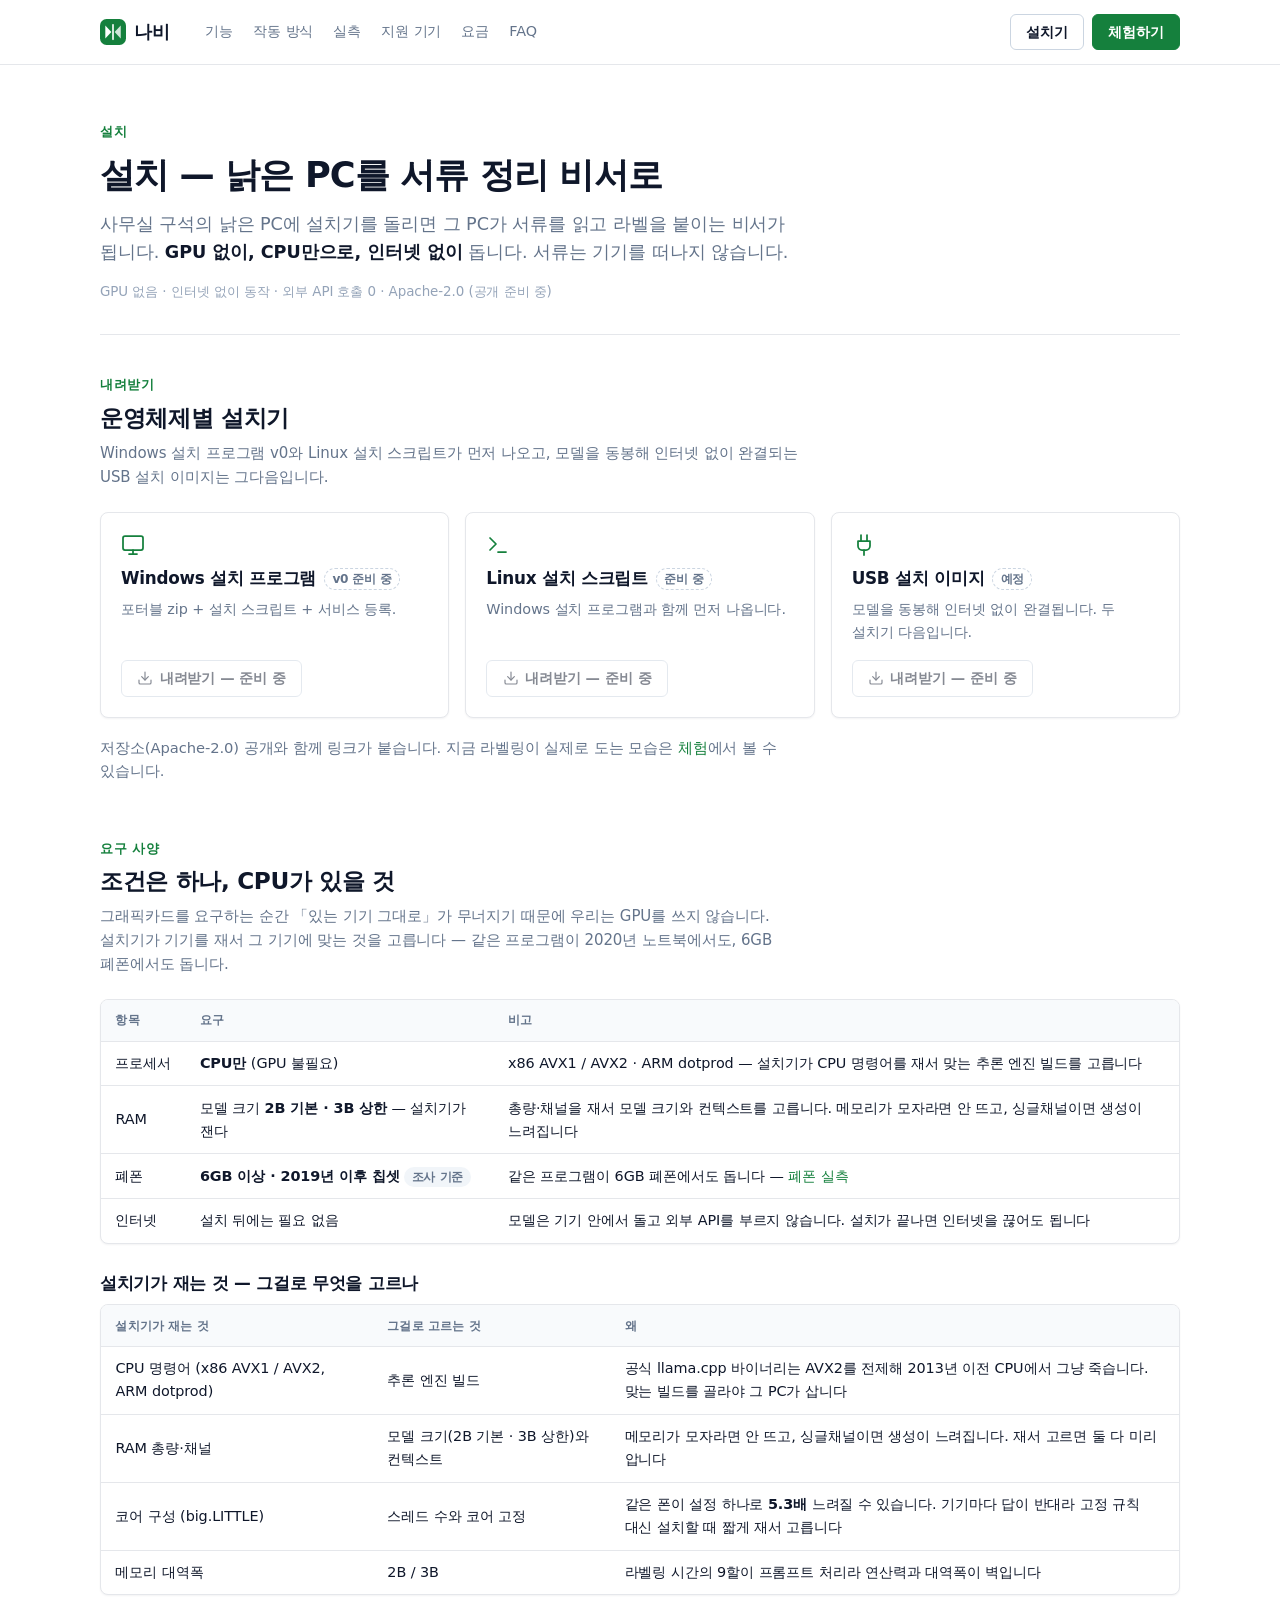
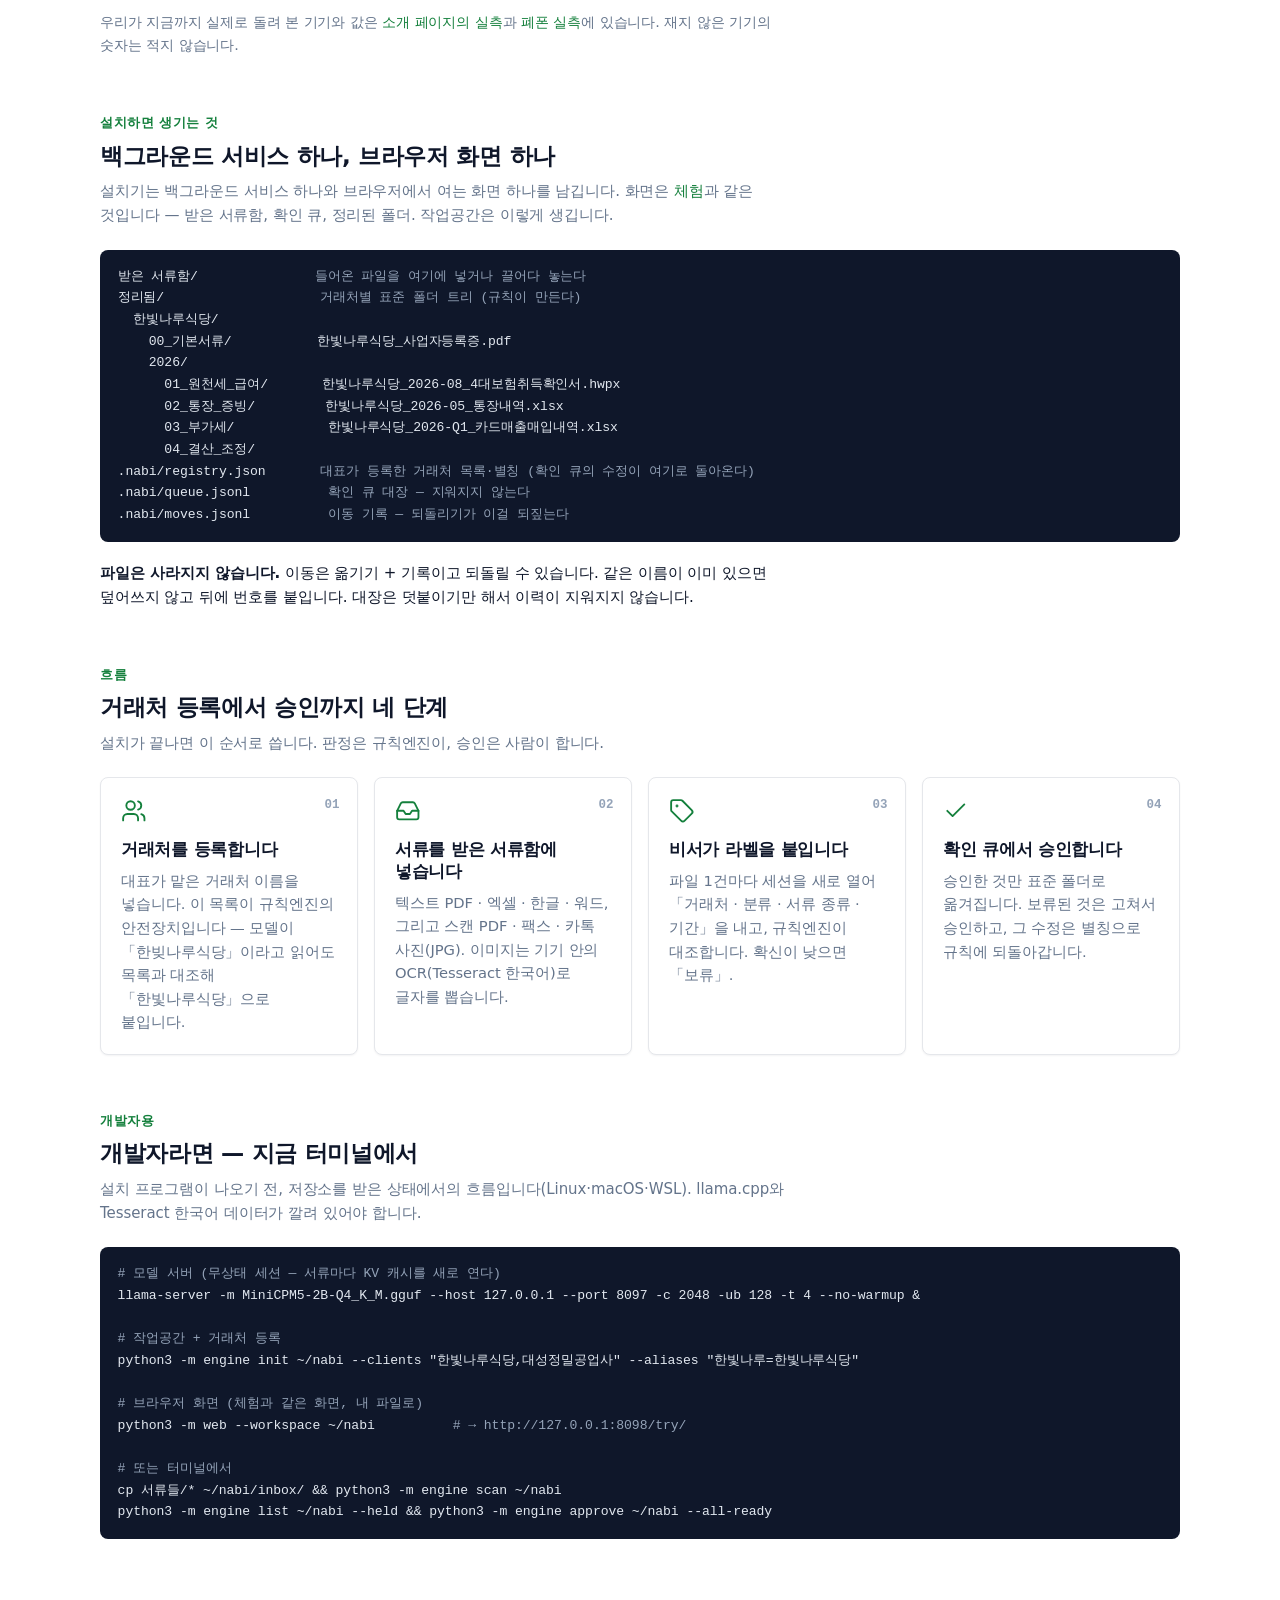
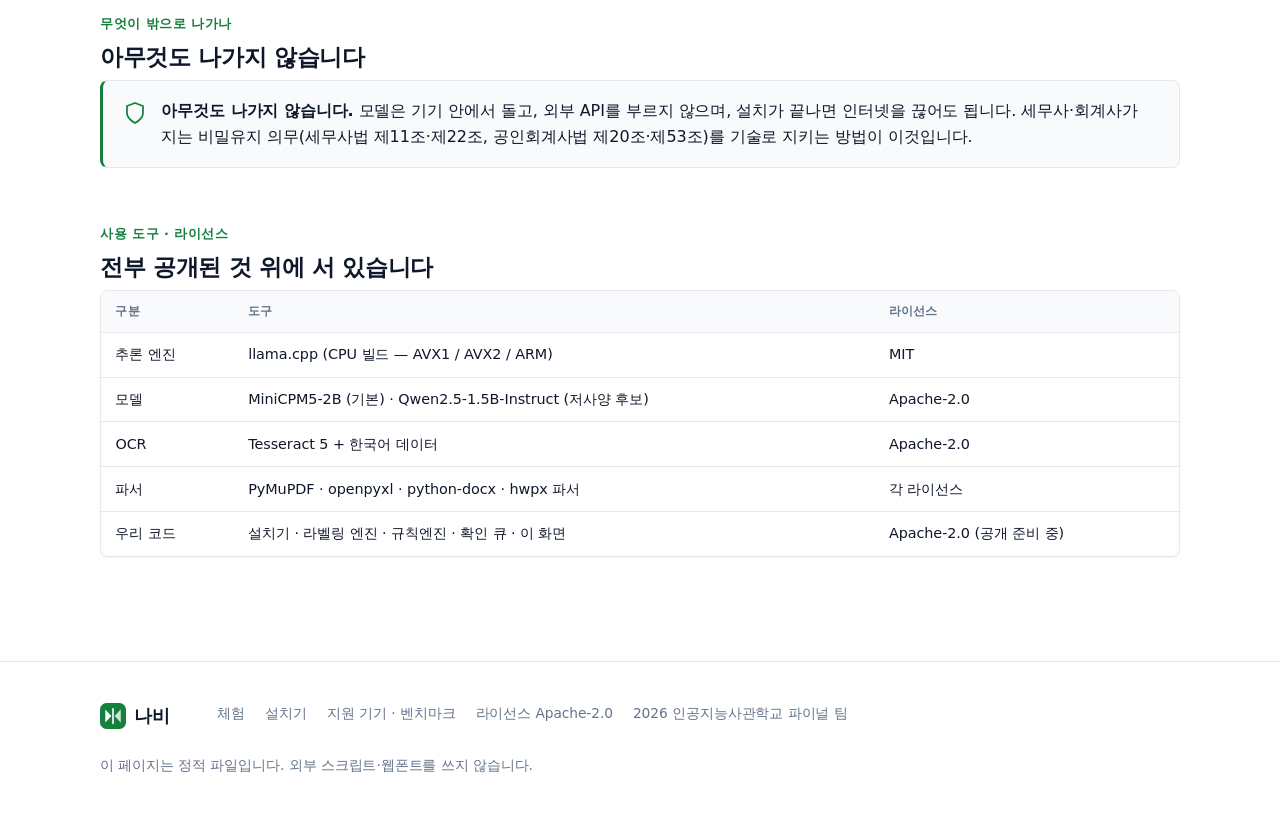
==== download/index.html @ ca049095 "Initial public release — 나비 core (Apache-2.0) Co-Authored-By: Claude Fable 5.1 <noreply@anthropic.co" ====
<!doctype html>
<html lang="ko">
<head>
<meta charset="utf-8">
<meta name="viewport" content="width=device-width, initial-scale=1">
<title>나비 — 설치</title>
<meta name="description" content="버려지는 PC에 소형 언어모델과 서류 라벨링 비서를 세우는 나비 설치기. CPU만 있으면 되고, 기기를 재서 추론 엔진 빌드·모델·스레드 수를 자동으로 고릅니다. 외부 API 호출 0.">
<link rel="stylesheet" href="../assets/app.css">
<style>
  /* 이 페이지만의 소소한 것 — 공용 규격은 ../assets/app.css */
  .page-head .lede b{color:var(--ink)}
  .page-head .fine{margin:.9rem 0 0;font-size:.84rem;color:var(--faint)}
  .section .eyebrow{color:var(--green);font-weight:700;font-size:.8rem;letter-spacing:.04em;margin:0 0 .45rem}
  .section .card h3{margin:0 0 .5rem}
  .section .sub a{font-weight:500}

  /* 내려받기 카드 */
  .dl{display:flex;flex-direction:column}
  .dl > .ico{color:var(--green);width:1.5rem;height:1.5rem;margin-bottom:.7rem}
  .dl h3{display:flex;align-items:center;gap:.5rem;flex-wrap:wrap}
  .dl p{margin:0 0 1rem;color:var(--muted);font-size:.9rem;flex:1}
  .dl .btn{align-self:flex-start}
  .dl-note{margin:1.1rem 0 0;color:var(--muted);font-size:.92rem;max-width:44rem}

  /* 요구 사양 */
  .tbl-gap{margin:0 0 1rem}
  .req-note{font-size:.9rem;color:var(--muted);margin:1rem 0 0;max-width:44rem}

  /* 폴더 구조·명령 블록 */
  pre .c{color:#94a3b8}
  .keep{max-width:44rem;margin:0}
  .keep b{color:var(--ink)}

  /* 흐름 4단계 */
  .step{position:relative;padding-top:1.25rem}
  .step .num{position:absolute;top:1.1rem;right:1.1rem;font-size:.78rem;font-weight:700;color:var(--faint);font-family:var(--mono)}
  .step .ico{color:var(--green);width:1.6rem;height:1.6rem;margin-bottom:.8rem}
  .step h3{font-size:1.05rem}
  .step p{margin:0;color:var(--muted);font-size:.92rem}

  /* 밖으로 나가는 것 */
  .privacy{display:flex;gap:.9rem;align-items:flex-start;padding:1.1rem 1.25rem;font-size:1rem;margin:0}
  .privacy .ico{color:var(--green);width:1.5rem;height:1.5rem;margin-top:.15rem}
  .privacy p{margin:0}
</style>
</head>
<body>

<svg hidden xmlns="http://www.w3.org/2000/svg">
  <symbol id="i-logo" viewBox="0 0 32 32"><rect width="32" height="32" rx="8" fill="#15803d"/><path d="M6.5 8 14 16l-7.5 8z" fill="#fff"/><path d="M25.5 8 18 16l7.5 8z" fill="#fff" opacity=".8"/><path d="M16 7v18" stroke="#fff" stroke-width="2" stroke-linecap="round"/></symbol>
  <symbol id="i-shield" viewBox="0 0 24 24"><path d="M12 22s8-4 8-10V5l-8-3-8 3v7c0 6 8 10 8 10z"/></symbol>
  <symbol id="i-monitor" viewBox="0 0 24 24"><rect x="2" y="3" width="20" height="14" rx="2"/><line x1="8" y1="21" x2="16" y2="21"/><line x1="12" y1="17" x2="12" y2="21"/></symbol>
  <symbol id="i-smartphone" viewBox="0 0 24 24"><rect x="5" y="2" width="14" height="20" rx="2"/><path d="M12 18h.01"/></symbol>
  <symbol id="i-cpu" viewBox="0 0 24 24"><rect x="4" y="4" width="16" height="16" rx="2"/><rect x="9" y="9" width="6" height="6"/><path d="M15 2v2M15 20v2M2 15h2M2 9h2M20 15h2M20 9h2M9 2v2M9 20v2"/></symbol>
  <symbol id="i-download" viewBox="0 0 24 24"><path d="M21 15v4a2 2 0 0 1-2 2H5a2 2 0 0 1-2-2v-4"/><polyline points="7 10 12 15 17 10"/><line x1="12" y1="15" x2="12" y2="3"/></symbol>
  <symbol id="i-inbox" viewBox="0 0 24 24"><polyline points="22 12 16 12 14 15 10 15 8 12 2 12"/><path d="M5.45 5.11 2 12v6a2 2 0 0 0 2 2h16a2 2 0 0 0 2-2v-6l-3.45-6.89A2 2 0 0 0 16.76 4H7.24a2 2 0 0 0-1.79 1.11z"/></symbol>
  <symbol id="i-tag" viewBox="0 0 24 24"><path d="M12.586 2.586A2 2 0 0 0 11.172 2H4a2 2 0 0 0-2 2v7.172a2 2 0 0 0 .586 1.414l8.704 8.704a2.426 2.426 0 0 0 3.42 0l6.58-6.58a2.426 2.426 0 0 0 0-3.42z"/><circle cx="7.5" cy="7.5" r=".5" fill="currentColor"/></symbol>
  <symbol id="i-folder" viewBox="0 0 24 24"><path d="M20 20a2 2 0 0 0 2-2V8a2 2 0 0 0-2-2h-7.9a2 2 0 0 1-1.69-.9L9.6 3.9A2 2 0 0 0 7.93 3H4a2 2 0 0 0-2 2v13a2 2 0 0 0 2 2Z"/></symbol>
  <symbol id="i-users" viewBox="0 0 24 24"><path d="M16 21v-2a4 4 0 0 0-4-4H6a4 4 0 0 0-4 4v2"/><circle cx="9" cy="7" r="4"/><path d="M22 21v-2a4 4 0 0 0-3-3.87"/><path d="M16 3.13a4 4 0 0 1 0 7.75"/></symbol>
  <symbol id="i-plug" viewBox="0 0 24 24"><path d="M12 22v-5"/><path d="M9 8V2"/><path d="M15 8V2"/><path d="M18 8v5a4 4 0 0 1-4 4h-4a4 4 0 0 1-4-4V8Z"/></symbol>
  <symbol id="i-zap" viewBox="0 0 24 24"><polygon points="13 2 3 14 12 14 11 22 21 10 12 10 13 2"/></symbol>
  <symbol id="i-check" viewBox="0 0 24 24"><polyline points="20 6 9 17 4 12"/></symbol>
  <symbol id="i-terminal" viewBox="0 0 24 24"><polyline points="4 17 10 11 4 5"/><line x1="12" y1="19" x2="20" y2="19"/></symbol>
</svg>

<header class="site-nav">
  <div class="in">
    <a class="brand" href="../"><svg class="mark" aria-hidden="true"><use href="#i-logo"/></svg>나비</a>
    <nav aria-label="소개 페이지">
      <a href="../#features">기능</a><a href="../#how">작동 방식</a><a href="../#measured">실측</a><a href="../#devices">지원 기기</a><a href="../#pricing">요금</a><a href="../#faq">FAQ</a>
    </nav>
    <div class="cta">
      <a class="btn btn-secondary" href="./" aria-current="page">설치기</a>
      <a class="btn btn-primary" href="../try/">체험하기</a>
    </div>
  </div>
</header>

<main class="page">

  <div class="page-head">
    <p class="eyebrow">설치</p>
    <h1>설치 — 낡은 PC를 서류 정리 비서로</h1>
    <p class="lede">사무실 구석의 낡은 PC에 설치기를 돌리면 그 PC가 서류를 읽고 라벨을 붙이는 비서가 됩니다.
    <b>GPU 없이, CPU만으로, 인터넷 없이</b> 돕니다. 서류는 기기를 떠나지 않습니다.</p>
    <p class="fine">GPU 없음 · 인터넷 없이 동작 · 외부 API 호출 0 · Apache-2.0 (공개 준비 중)</p>
  </div>

  <section class="section" id="downloads">
    <p class="eyebrow">내려받기</p>
    <h2>운영체제별 설치기</h2>
    <p class="sub">Windows 설치 프로그램 v0와 Linux 설치 스크립트가 먼저 나오고, 모델을 동봉해 인터넷 없이 완결되는 USB 설치 이미지는 그다음입니다.</p>
    <div class="grid grid-3">
      <div class="card dl">
        <svg class="ico" aria-hidden="true"><use href="#i-monitor"/></svg>
        <h3>Windows 설치 프로그램 <span class="badge badge-soon">v0 준비 중</span></h3>
        <p>포터블 zip + 설치 스크립트 + 서비스 등록.</p>
        <a class="btn btn-secondary" aria-disabled="true"><svg class="ico sm" aria-hidden="true"><use href="#i-download"/></svg>내려받기 — 준비 중</a>
      </div>
      <div class="card dl">
        <svg class="ico" aria-hidden="true"><use href="#i-terminal"/></svg>
        <h3>Linux 설치 스크립트 <span class="badge badge-soon">준비 중</span></h3>
        <p>Windows 설치 프로그램과 함께 먼저 나옵니다.</p>
        <a class="btn btn-secondary" aria-disabled="true"><svg class="ico sm" aria-hidden="true"><use href="#i-download"/></svg>내려받기 — 준비 중</a>
      </div>
      <div class="card dl">
        <svg class="ico" aria-hidden="true"><use href="#i-plug"/></svg>
        <h3>USB 설치 이미지 <span class="badge badge-soon">예정</span></h3>
        <p>모델을 동봉해 인터넷 없이 완결됩니다. 두 설치기 다음입니다.</p>
        <a class="btn btn-secondary" aria-disabled="true"><svg class="ico sm" aria-hidden="true"><use href="#i-download"/></svg>내려받기 — 준비 중</a>
      </div>
    </div>
    <p class="dl-note">저장소(Apache-2.0) 공개와 함께 링크가 붙습니다. 지금 라벨링이 실제로 도는 모습은 <a href="../try/">체험</a>에서 볼 수 있습니다.</p>
  </section>

  <section class="section" id="requirements">
    <p class="eyebrow">요구 사양</p>
    <h2>조건은 하나, CPU가 있을 것</h2>
    <p class="sub">그래픽카드를 요구하는 순간 「있는 기기 그대로」가 무너지기 때문에 우리는 GPU를 쓰지 않습니다.
    설치기가 기기를 재서 그 기기에 맞는 것을 고릅니다 — 같은 프로그램이 2020년 노트북에서도, 6GB 폐폰에서도 돕니다.</p>
    <div class="table-wrap tbl-gap">
      <table class="data">
        <thead><tr><th>항목</th><th>요구</th><th>비고</th></tr></thead>
        <tbody>
          <tr><td>프로세서</td><td><b>CPU만</b> (GPU 불필요)</td>
              <td>x86 AVX1 / AVX2 · ARM dotprod — 설치기가 CPU 명령어를 재서 맞는 추론 엔진 빌드를 고릅니다</td></tr>
          <tr><td>RAM</td><td>모델 크기 <b>2B 기본 · 3B 상한</b> — 설치기가 잰다</td>
              <td>총량·채널을 재서 모델 크기와 컨텍스트를 고릅니다. 메모리가 모자라면 안 뜨고, 싱글채널이면 생성이 느려집니다</td></tr>
          <tr><td>폐폰</td><td><b>6GB 이상 · 2019년 이후 칩셋</b> <span class="badge badge-gray">조사 기준</span></td>
              <td>같은 프로그램이 6GB 폐폰에서도 돕니다 — <a href="../phone/">폐폰 실측</a></td></tr>
          <tr><td>인터넷</td><td>설치 뒤에는 필요 없음</td>
              <td>모델은 기기 안에서 돌고 외부 API를 부르지 않습니다. 설치가 끝나면 인터넷을 끊어도 됩니다</td></tr>
        </tbody>
      </table>
    </div>
    <h3>설치기가 재는 것 — 그걸로 무엇을 고르나</h3>
    <div class="table-wrap">
      <table class="data">
        <thead><tr><th>설치기가 재는 것</th><th>그걸로 고르는 것</th><th>왜</th></tr></thead>
        <tbody>
          <tr><td>CPU 명령어 (x86 AVX1 / AVX2, ARM dotprod)</td><td>추론 엔진 빌드</td>
              <td>공식 llama.cpp 바이너리는 AVX2를 전제해 2013년 이전 CPU에서 그냥 죽습니다. 맞는 빌드를 골라야 그 PC가 삽니다</td></tr>
          <tr><td>RAM 총량·채널</td><td>모델 크기(2B 기본 · 3B 상한)와 컨텍스트</td>
              <td>메모리가 모자라면 안 뜨고, 싱글채널이면 생성이 느려집니다. 재서 고르면 둘 다 미리 압니다</td></tr>
          <tr><td>코어 구성 (big.LITTLE)</td><td>스레드 수와 코어 고정</td>
              <td>같은 폰이 설정 하나로 <b>5.3배</b> 느려질 수 있습니다. 기기마다 답이 반대라 고정 규칙 대신 설치할 때 짧게 재서 고릅니다</td></tr>
          <tr><td>메모리 대역폭</td><td>2B / 3B</td>
              <td>라벨링 시간의 9할이 프롬프트 처리라 연산력과 대역폭이 벽입니다</td></tr>
        </tbody>
      </table>
    </div>
    <p class="req-note">우리가 지금까지 실제로 돌려 본 기기와 값은 <a href="../#measured">소개 페이지의 실측</a>과
    <a href="../phone/">폐폰 실측</a>에 있습니다. 재지 않은 기기의 숫자는 적지 않습니다.</p>
  </section>

  <section class="section" id="layout">
    <p class="eyebrow">설치하면 생기는 것</p>
    <h2>백그라운드 서비스 하나, 브라우저 화면 하나</h2>
    <p class="sub">설치기는 백그라운드 서비스 하나와 브라우저에서 여는 화면 하나를 남깁니다. 화면은 <a href="../try/">체험</a>과 같은 것입니다 —
    받은 서류함, 확인 큐, 정리된 폴더. 작업공간은 이렇게 생깁니다.</p>
<pre>받은 서류함/               <span class="c">들어온 파일을 여기에 넣거나 끌어다 놓는다</span>
정리됨/                    <span class="c">거래처별 표준 폴더 트리 (규칙이 만든다)</span>
  한빛나루식당/
    00_기본서류/           한빛나루식당_사업자등록증.pdf
    2026/
      01_원천세_급여/       한빛나루식당_2026-08_4대보험취득확인서.hwpx
      02_통장_증빙/         한빛나루식당_2026-05_통장내역.xlsx
      03_부가세/            한빛나루식당_2026-Q1_카드매출매입내역.xlsx
      04_결산_조정/
.nabi/registry.json       <span class="c">대표가 등록한 거래처 목록·별칭 (확인 큐의 수정이 여기로 돌아온다)</span>
.nabi/queue.jsonl          <span class="c">확인 큐 대장 — 지워지지 않는다</span>
.nabi/moves.jsonl          <span class="c">이동 기록 — 되돌리기가 이걸 되짚는다</span></pre>
    <p class="keep"><b>파일은 사라지지 않습니다.</b> 이동은 옮기기 + 기록이고 되돌릴 수 있습니다. 같은 이름이 이미 있으면
    덮어쓰지 않고 뒤에 번호를 붙입니다. 대장은 덧붙이기만 해서 이력이 지워지지 않습니다.</p>
  </section>

  <section class="section" id="flow">
    <p class="eyebrow">흐름</p>
    <h2>거래처 등록에서 승인까지 네 단계</h2>
    <p class="sub">설치가 끝나면 이 순서로 씁니다. 판정은 규칙엔진이, 승인은 사람이 합니다.</p>
    <div class="grid grid-4">
      <div class="card step"><span class="num">01</span><svg class="ico" aria-hidden="true"><use href="#i-users"/></svg>
        <h3>거래처를 등록합니다</h3>
        <p>대표가 맡은 거래처 이름을 넣습니다. 이 목록이 규칙엔진의 안전장치입니다 — 모델이 「한빚나루식당」이라고 읽어도 목록과 대조해 「한빛나루식당」으로 붙입니다.</p></div>
      <div class="card step"><span class="num">02</span><svg class="ico" aria-hidden="true"><use href="#i-inbox"/></svg>
        <h3>서류를 받은 서류함에 넣습니다</h3>
        <p>텍스트 PDF · 엑셀 · 한글 · 워드, 그리고 스캔 PDF · 팩스 · 카톡 사진(JPG). 이미지는 기기 안의 OCR(Tesseract 한국어)로 글자를 뽑습니다.</p></div>
      <div class="card step"><span class="num">03</span><svg class="ico" aria-hidden="true"><use href="#i-tag"/></svg>
        <h3>비서가 라벨을 붙입니다</h3>
        <p>파일 1건마다 세션을 새로 열어 「거래처 · 분류 · 서류 종류 · 기간」을 내고, 규칙엔진이 대조합니다. 확신이 낮으면 「보류」.</p></div>
      <div class="card step"><span class="num">04</span><svg class="ico" aria-hidden="true"><use href="#i-check"/></svg>
        <h3>확인 큐에서 승인합니다</h3>
        <p>승인한 것만 표준 폴더로 옮겨집니다. 보류된 것은 고쳐서 승인하고, 그 수정은 별칭으로 규칙에 되돌아갑니다.</p></div>
    </div>
  </section>

  <section class="section" id="dev">
    <p class="eyebrow">개발자용</p>
    <h2>개발자라면 — 지금 터미널에서</h2>
    <p class="sub">설치 프로그램이 나오기 전, 저장소를 받은 상태에서의 흐름입니다(Linux·macOS·WSL).
    llama.cpp와 Tesseract 한국어 데이터가 깔려 있어야 합니다.</p>
<pre><span class="c"># 모델 서버 (무상태 세션 — 서류마다 KV 캐시를 새로 연다)</span>
llama-server -m MiniCPM5-2B-Q4_K_M.gguf --host 127.0.0.1 --port 8097 -c 2048 -ub 128 -t 4 --no-warmup &amp;

<span class="c"># 작업공간 + 거래처 등록</span>
python3 -m engine init ~/nabi --clients "한빛나루식당,대성정밀공업사" --aliases "한빛나루=한빛나루식당"

<span class="c"># 브라우저 화면 (체험과 같은 화면, 내 파일로)</span>
python3 -m web --workspace ~/nabi          <span class="c"># → http://127.0.0.1:8098/try/</span>

<span class="c"># 또는 터미널에서</span>
cp 서류들/* ~/nabi/inbox/ &amp;&amp; python3 -m engine scan ~/nabi
python3 -m engine list ~/nabi --held &amp;&amp; python3 -m engine approve ~/nabi --all-ready</pre>
  </section>

  <section class="section" id="privacy">
    <p class="eyebrow">무엇이 밖으로 나가나</p>
    <h2>아무것도 나가지 않습니다</h2>
    <div class="callout privacy">
      <svg class="ico" aria-hidden="true"><use href="#i-shield"/></svg>
      <p><b>아무것도 나가지 않습니다.</b> 모델은 기기 안에서 돌고, 외부 API를 부르지 않으며, 설치가 끝나면 인터넷을 끊어도 됩니다.
      세무사·회계사가 지는 비밀유지 의무(세무사법 제11조·제22조, 공인회계사법 제20조·제53조)를 기술로 지키는 방법이 이것입니다.</p>
    </div>
  </section>

  <section class="section" id="stack">
    <p class="eyebrow">사용 도구 · 라이선스</p>
    <h2>전부 공개된 것 위에 서 있습니다</h2>
    <div class="table-wrap">
      <table class="data">
        <thead><tr><th>구분</th><th>도구</th><th>라이선스</th></tr></thead>
        <tbody>
          <tr><td>추론 엔진</td><td>llama.cpp (CPU 빌드 — AVX1 / AVX2 / ARM)</td><td>MIT</td></tr>
          <tr><td>모델</td><td>MiniCPM5-2B (기본) · Qwen2.5-1.5B-Instruct (저사양 후보)</td><td>Apache-2.0</td></tr>
          <tr><td>OCR</td><td>Tesseract 5 + 한국어 데이터</td><td>Apache-2.0</td></tr>
          <tr><td>파서</td><td>PyMuPDF · openpyxl · python-docx · hwpx 파서</td><td>각 라이선스</td></tr>
          <tr><td>우리 코드</td><td>설치기 · 라벨링 엔진 · 규칙엔진 · 확인 큐 · 이 화면</td><td>Apache-2.0 (공개 준비 중)</td></tr>
        </tbody>
      </table>
    </div>
  </section>

</main>

<footer class="site-footer">
  <div class="in">
    <a class="brand" href="../"><svg class="mark" aria-hidden="true"><use href="#i-logo"/></svg>나비</a>
    <div class="links"><a href="../try/">체험</a><a href="./">설치기</a><a href="../phone/">지원 기기 · 벤치마크</a><span>라이선스 Apache-2.0</span><span>2026 인공지능사관학교 파이널 팀</span></div>
    <p class="note">이 페이지는 정적 파일입니다. 외부 스크립트·웹폰트를 쓰지 않습니다.</p>
  </div>
</footer>

</body>
</html>
---- assets/app.css ----
/* app.css — 나비 제품 사이트 공용 디자인 시스템.
   /try(앱 대시보드) · /download · /phone 이 <link>로 쓴다. 랜딩(/)은 「파일 하나」 규칙이라
   이 파일 중 랜딩이 쓰는 부분을 인라인으로 품고 있다 — 값을 바꾸면 site/index.html 의 <style>도 맞춘다.
   라이트 전용(제품 v1은 한 룩). 외부 스크립트·웹폰트·아이콘 폰트 없음 — 아이콘은 각 페이지의 인라인 SVG 스프라이트. */

:root{
  color-scheme:light;
  --bg:#fff; --surface:#f8fafc; --line:#e5e7eb; --line-2:#cbd5e1; --ink:#0f172a; --muted:#64748b; --faint:#94a3b8;
  --green:#15803d; --green-2:#166534; --green-bg:#dcfce7;
  --amber:#b45309; --amber-bg:#fef3c7;
  --red:#b91c1c; --red-bg:#fee2e2;
  --blue:#1d4ed8; --blue-bg:#dbeafe;
  --gray-bg:#f1f5f9;
  --sans:Pretendard,"Apple SD Gothic Neo","Malgun Gothic","Noto Sans KR",system-ui,sans-serif;
  --mono:ui-monospace,SFMono-Regular,Menlo,Consolas,"Liberation Mono",monospace;
  --radius:8px; --radius-sm:6px;
  --shadow:0 1px 2px rgba(15,23,42,.05);
  --shadow-2:0 10px 30px rgba(15,23,42,.10),0 1px 2px rgba(15,23,42,.06);
  --sidebar:240px; --topbar:56px; --drawer:420px;
}
*{box-sizing:border-box}
html{-webkit-text-size-adjust:100%;height:100%}
body{margin:0;background:var(--bg);color:var(--ink);font-family:var(--sans);font-size:15px;line-height:1.6;
     letter-spacing:-.005em;word-break:keep-all;overflow-wrap:break-word;-webkit-font-smoothing:antialiased}
a{color:var(--green);text-decoration:none}
a:hover{color:var(--green-2);text-decoration:underline;text-underline-offset:.15em}
h1,h2,h3,h4{margin:0;font-weight:700;letter-spacing:-.015em;line-height:1.3}
p{margin:0 0 1em}
code,kbd,pre,.mono{font-family:var(--mono);font-size:.92em}
code{background:var(--gray-bg);padding:.1em .35em;border-radius:4px}
pre{background:var(--ink);color:#e2e8f0;border-radius:var(--radius);padding:1rem 1.1rem;overflow-x:auto;
    font-size:.82rem;line-height:1.65;margin:0 0 1.2rem}
pre code{background:transparent;padding:0;color:inherit}
hr{border:0;border-top:1px solid var(--line);margin:2rem 0}
mark{background:var(--amber-bg);color:inherit;padding:.05em .2em;border-radius:3px}
small,.small{font-size:.86rem}
.muted{color:var(--muted)}
.faint{color:var(--faint)}
.num{font-variant-numeric:tabular-nums}
[hidden]{display:none!important}
:focus-visible{outline:2px solid var(--green);outline-offset:2px}

/* ---------- 아이콘 (스프라이트 <symbol id="i-…">, viewBox 0 0 24 24, stroke 1.75) */
.ico{width:1.25rem;height:1.25rem;stroke:currentColor;fill:none;stroke-width:1.75;stroke-linecap:round;
     stroke-linejoin:round;vertical-align:-.28em;flex:none}
.ico.sm{width:1rem;height:1rem;vertical-align:-.2em}
.ico.lg{width:1.5rem;height:1.5rem}

/* ---------- 로고 */
.brand{display:inline-flex;align-items:center;gap:.5rem;color:var(--ink);font-weight:800;font-size:1.1rem;
       letter-spacing:-.02em;text-decoration:none}
.brand:hover{color:var(--ink);text-decoration:none}
.brand .mark{width:26px;height:26px;flex:none}
.brand .tag{font-weight:500;color:var(--muted);font-size:.8rem;margin-left:.25rem;letter-spacing:0}

/* ---------- 버튼 */
.btn{display:inline-flex;align-items:center;justify-content:center;gap:.4rem;font:inherit;font-size:.9rem;
     font-weight:600;line-height:1;padding:.6rem .95rem;border-radius:var(--radius-sm);border:1px solid transparent;
     cursor:pointer;white-space:nowrap;text-decoration:none;transition:background .12s,border-color .12s,color .12s}
.btn:hover{text-decoration:none}
.btn-primary{background:var(--green);color:#fff;border-color:var(--green)}
.btn-primary:hover{background:var(--green-2);border-color:var(--green-2);color:#fff}
.btn-secondary{background:#fff;color:var(--ink);border-color:var(--line-2)}
.btn-secondary:hover{background:var(--surface);color:var(--ink);border-color:var(--faint)}
.btn-ghost{background:transparent;color:var(--muted);border-color:transparent}
.btn-ghost:hover{background:var(--gray-bg);color:var(--ink)}
.btn-danger{background:#fff;color:var(--red);border-color:var(--line-2)}
.btn-danger:hover{background:var(--red-bg);border-color:var(--red)}
.btn-lg{font-size:1rem;padding:.8rem 1.3rem}
.btn-sm{font-size:.82rem;padding:.42rem .7rem}
.btn:disabled,.btn[aria-disabled="true"]{opacity:.5;cursor:not-allowed;pointer-events:none}

/* ---------- 배지 */
.badge{display:inline-flex;align-items:center;gap:.3rem;font-size:.76rem;font-weight:600;line-height:1;
       padding:.32em .6em;border-radius:999px;white-space:nowrap;vertical-align:middle}
.badge-ready{background:var(--green-bg);color:var(--green)}
.badge-held{background:var(--amber-bg);color:var(--amber)}
.badge-approved{background:var(--blue-bg);color:var(--blue)}
.badge-rejected{background:var(--red-bg);color:var(--red)}
.badge-live{background:var(--ink);color:#fff}
.badge-gray{background:var(--gray-bg);color:var(--muted)}
.badge-soon{background:#fff;color:var(--muted);border:1px dashed var(--line-2)}
.badge .dot{width:.45em;height:.45em;border-radius:50%;background:currentColor}

/* ---------- 카드·타일 */
.card{background:#fff;border:1px solid var(--line);border-radius:var(--radius);box-shadow:var(--shadow);padding:1.25rem}
.card h3{font-size:1rem;margin:0 0 .5rem}
.card-head{display:flex;align-items:center;justify-content:space-between;gap:1rem;margin:0 0 1rem}
.card-head h3{margin:0}
.stat{background:#fff;border:1px solid var(--line);border-radius:var(--radius);box-shadow:var(--shadow);padding:1.1rem 1.25rem}
.stat .l{font-size:.82rem;color:var(--muted);font-weight:600;display:flex;align-items:center;gap:.4rem}
.stat .n{font-size:1.9rem;font-weight:800;letter-spacing:-.03em;line-height:1.15;margin:.35rem 0 .1rem;font-variant-numeric:tabular-nums}
.stat .n small{font-size:.9rem;font-weight:600;color:var(--muted);letter-spacing:0;margin-left:.15rem}
.stat .s{font-size:.8rem;color:var(--muted)}
.stat.tone-green .n{color:var(--green)}
.stat.tone-amber .n{color:var(--amber)}
.stat.tone-blue .n{color:var(--blue)}

/* ---------- 표 */
.table-wrap{overflow-x:auto;border:1px solid var(--line);border-radius:var(--radius);background:#fff;box-shadow:var(--shadow)}
table.data{width:100%;border-collapse:collapse;font-size:.9rem}
table.data th,table.data td{text-align:left;padding:.65rem .9rem;border-bottom:1px solid var(--line);vertical-align:middle}
table.data thead th{background:var(--surface);color:var(--muted);font-size:.78rem;font-weight:600;letter-spacing:.01em;
                    white-space:nowrap;position:sticky;top:0;z-index:1}
table.data tbody tr:last-child td{border-bottom:0}
table.data tbody tr.row:hover{background:var(--surface);cursor:pointer}
table.data tbody tr.row[aria-selected="true"]{background:var(--green-bg)}
table.data td.n,table.data th.n{text-align:right;font-variant-numeric:tabular-nums}
table.data td.mono{font-family:var(--mono);font-size:.82rem}
table.data td.file{font-weight:500}
table.data td.nowrap,table.data th.nowrap{white-space:nowrap}
table.data .ell{max-width:22rem;overflow:hidden;text-overflow:ellipsis;white-space:nowrap}
table.plain{width:100%;border-collapse:collapse;font-size:.92rem}
table.plain th,table.plain td{text-align:left;padding:.55rem .6rem .55rem 0;border-bottom:1px solid var(--line);vertical-align:top}
table.plain thead th{color:var(--muted);font-size:.8rem;font-weight:600}
table.plain td.n,table.plain th.n{text-align:right;font-variant-numeric:tabular-nums}

/* ---------- 폼 */
.field{display:grid;gap:.3rem;font-size:.86rem}
.field label{font-weight:600;color:var(--muted)}
input[type="text"],input[type="search"],select,textarea{font:inherit;font-size:.9rem;color:var(--ink);background:#fff;
      border:1px solid var(--line-2);border-radius:var(--radius-sm);padding:.5rem .65rem;width:100%;max-width:100%}
input:focus,select:focus,textarea:focus{outline:none;border-color:var(--green);box-shadow:0 0 0 3px var(--green-bg)}
.search{position:relative;display:flex;align-items:center}
.search .ico{position:absolute;left:.6rem;color:var(--faint);pointer-events:none}
.search input{padding-left:2.1rem;background:var(--surface);border-color:var(--line)}

/* ---------- 알림·토스트·배너 */
.banner{display:flex;align-items:center;gap:.6rem;padding:.65rem 1rem;font-size:.88rem;border-bottom:1px solid var(--line)}
.banner-amber{background:var(--amber-bg);color:#78350f}
.banner-blue{background:var(--blue-bg);color:#1e3a8a}
.toast-wrap{position:fixed;right:1rem;bottom:1rem;display:flex;flex-direction:column;gap:.5rem;z-index:60}
.toast{background:var(--ink);color:#fff;font-size:.88rem;padding:.7rem 1rem;border-radius:var(--radius);box-shadow:var(--shadow-2);
       max-width:26rem;animation:toast-in .18s ease-out}
.toast.err{background:var(--red)}
.toast.ok{background:var(--green)}
@keyframes toast-in{from{opacity:0;transform:translateY(6px)}to{opacity:1;transform:none}}
.callout{border:1px solid var(--line);border-left:3px solid var(--green);background:var(--surface);border-radius:var(--radius);
         padding:.9rem 1.1rem;font-size:.92rem;margin:0 0 1.2rem}
.callout.amber{border-left-color:var(--amber)}
.empty{color:var(--muted);text-align:center;padding:3rem 1rem;font-size:.92rem}
.pulse{display:inline-block;width:.55rem;height:.55rem;border-radius:50%;background:var(--green);margin-right:.45rem;
       animation:pulse 1.2s ease-in-out infinite;vertical-align:-1px}
@keyframes pulse{0%,100%{opacity:.25}50%{opacity:1}}

/* ---------- 마케팅 페이지 공용 (/download · /phone; 랜딩은 같은 값을 인라인) */
.site-nav{position:sticky;top:0;z-index:40;background:rgba(255,255,255,.92);backdrop-filter:blur(8px);border-bottom:1px solid var(--line)}
.site-nav .in{max-width:1120px;margin:0 auto;padding:0 1.25rem;height:64px;display:flex;align-items:center;gap:1.5rem}
.site-nav nav{display:flex;gap:1.25rem;margin-left:.75rem}
.site-nav nav a{color:var(--muted);font-size:.9rem;font-weight:500}
.site-nav nav a:hover,.site-nav nav a[aria-current]{color:var(--ink);text-decoration:none}
.site-nav .cta{margin-left:auto;display:flex;gap:.5rem}
.page{max-width:1120px;margin:0 auto;padding:0 1.25rem}
.page-head{padding:3.5rem 0 2rem;border-bottom:1px solid var(--line);margin-bottom:2.5rem}
.page-head .eyebrow{color:var(--green);font-weight:700;font-size:.82rem;letter-spacing:.04em;text-transform:uppercase;margin:0 0 .6rem}
.page-head h1{font-size:2.2rem;letter-spacing:-.025em;margin:0 0 .8rem}
.page-head .lede{font-size:1.1rem;color:var(--muted);max-width:44rem;margin:0}
.section{padding:0 0 3.5rem}
.section h2{font-size:1.45rem;margin:0 0 .5rem}
.section .sub{color:var(--muted);margin:0 0 1.4rem;max-width:44rem}
.section h3{font-size:1.05rem;margin:1.8rem 0 .6rem}
.grid{display:grid;gap:1rem}
.grid-2{grid-template-columns:repeat(2,minmax(0,1fr))}
.grid-3{grid-template-columns:repeat(3,minmax(0,1fr))}
.grid-4{grid-template-columns:repeat(4,minmax(0,1fr))}
.prose{max-width:44rem}
.prose p{margin:0 0 1em}
.prose ul,.prose ol{padding-left:1.3rem;margin:0 0 1em}
.prose li{margin:0 0 .35em}
.site-footer{border-top:1px solid var(--line);margin-top:3rem;padding:2.5rem 0 3rem;font-size:.86rem;color:var(--muted)}
.site-footer .in{max-width:1120px;margin:0 auto;padding:0 1.25rem;display:flex;flex-wrap:wrap;gap:1.5rem 3rem;align-items:flex-start}
.site-footer .links{display:flex;flex-wrap:wrap;gap:.4rem 1.25rem}
.site-footer .links a{color:var(--muted)}
.site-footer .note{flex-basis:100%;margin:0}

/* ---------- 앱 대시보드 (/try) */
body.app{height:100vh;overflow:hidden;background:var(--surface);
         display:grid;grid-template-columns:var(--sidebar) minmax(0,1fr);grid-template-rows:auto var(--topbar) minmax(0,1fr)}
.sidebar{grid-row:1/4;grid-column:1;background:#fff;border-right:1px solid var(--line);display:flex;flex-direction:column;min-height:0}
.sidebar .brand{padding:0 1.1rem;height:var(--topbar);border-bottom:1px solid var(--line)}
.sidebar nav{padding:.75rem .6rem;display:flex;flex-direction:column;gap:2px;overflow-y:auto}
.sidebar nav a{display:flex;align-items:center;gap:.6rem;padding:.55rem .7rem;border-radius:var(--radius-sm);color:var(--muted);
               font-size:.92rem;font-weight:500}
.sidebar nav a:hover{background:var(--surface);color:var(--ink);text-decoration:none}
.sidebar nav a[aria-current="page"]{background:var(--green-bg);color:var(--green);font-weight:600}
.sidebar nav a .cnt{margin-left:auto;font-size:.74rem;font-weight:600;color:var(--faint);font-variant-numeric:tabular-nums}
.sidebar nav a .cnt.badge{margin-left:auto}
.sidebar .inst{margin-top:auto;padding:.9rem 1.1rem 1rem;border-top:1px solid var(--line);font-size:.8rem;color:var(--muted);line-height:1.5}
.sidebar .inst b{display:block;color:var(--ink);font-weight:600;font-size:.84rem;overflow:hidden;text-overflow:ellipsis;white-space:nowrap}
.sidebar .inst .state{display:flex;align-items:center;gap:.4rem;margin-top:.35rem}
.sidebar .inst .dot{width:.5rem;height:.5rem;border-radius:50%;background:var(--faint);flex:none}
.sidebar .inst .dot.on{background:var(--green)}
.sidebar .inst .dot.off{background:var(--red)}
.sidebar .inst .demo{margin-top:.7rem;padding-top:.7rem;border-top:1px dashed var(--line);display:grid;gap:.3rem}
.sidebar .inst .demo .badge{justify-self:start}
.app-banner{grid-column:2;grid-row:1}
.topbar{grid-column:2;grid-row:2;background:#fff;border-bottom:1px solid var(--line);display:flex;align-items:center;gap:1rem;padding:0 1.5rem}
.topbar h1{font-size:1.05rem;font-weight:700;margin:0;white-space:nowrap}
.topbar .search{width:min(22rem,100%);margin-left:.5rem}
.topbar .actions{margin-left:auto;display:flex;gap:.5rem;align-items:center}
.main{grid-column:2;grid-row:3;overflow-y:auto;padding:1.5rem;min-width:0}
.main > section{max-width:1400px}
.stats{display:grid;grid-template-columns:repeat(4,minmax(0,1fr));gap:1rem;margin:0 0 1.25rem}
.two{display:grid;grid-template-columns:minmax(0,1.1fr) minmax(0,1fr);gap:1rem;margin:0 0 1.25rem}
.bars{display:grid;gap:.6rem}
.bars .b{display:grid;grid-template-columns:minmax(0,1fr) 3rem;gap:.6rem;align-items:center;font-size:.86rem}
.bars .b .t{display:flex;justify-content:space-between;gap:.5rem;margin-bottom:.25rem}
.bars .b .track{height:.5rem;background:var(--gray-bg);border-radius:999px;overflow:hidden}
.bars .b .fill{height:100%;background:var(--amber);border-radius:999px}
.bars .b .v{text-align:right;font-variant-numeric:tabular-nums;color:var(--muted)}
.feed{list-style:none;margin:0;padding:0;display:grid;gap:.55rem;font-size:.88rem}
.feed li{display:grid;grid-template-columns:auto minmax(0,1fr) auto;gap:.6rem;align-items:baseline}
.feed li .when{color:var(--faint);font-size:.78rem;font-variant-numeric:tabular-nums;white-space:nowrap}
.feed li .f{font-weight:500}

/* 드로어 */
.drawer-back{display:none}
.drawer{position:fixed;top:0;right:0;bottom:0;width:var(--drawer);max-width:100vw;background:#fff;border-left:1px solid var(--line);
        box-shadow:-4px 0 16px rgba(15,23,42,.06);z-index:50;transform:translateX(100%);transition:transform .18s ease-out;display:flex;flex-direction:column;min-height:0}
body.drawer-open .drawer{transform:none}
body.drawer-open .topbar,body.drawer-open .main,body.drawer-open .app-banner{margin-right:var(--drawer)}   /* 드로어가 본문을 덮지 않고 민다 */
.drawer .d-head{padding:1rem 1.25rem .8rem;border-bottom:1px solid var(--line);display:flex;align-items:flex-start;gap:.75rem}
.drawer .d-head .file{font-size:1rem;font-weight:700;word-break:break-all;line-height:1.35}
.drawer .d-head .kind{font-size:.8rem;color:var(--muted);margin-top:.25rem}
.drawer .d-head .close{margin-left:auto}
.drawer .d-body{padding:1rem 1.25rem 2rem;overflow-y:auto;flex:1;min-height:0;font-size:.9rem}
.drawer .d-body h4{font-size:.78rem;color:var(--muted);font-weight:600;letter-spacing:.02em;margin:1.2rem 0 .5rem}
.drawer .d-body h4:first-child{margin-top:0}
.drawer table.axes{width:100%;border-collapse:collapse;font-size:.86rem}
.drawer table.axes th,.drawer table.axes td{text-align:left;padding:.45rem .4rem;border-bottom:1px solid var(--line);vertical-align:top}
.drawer table.axes thead th{color:var(--muted);font-size:.74rem;font-weight:600}
.drawer table.axes tbody th{color:var(--muted);font-weight:600;width:4.4rem;white-space:nowrap}
.drawer table.axes td.raw{font-family:var(--mono);font-size:.8rem;color:var(--muted)}
.drawer table.axes td.want{color:var(--muted)}
.drawer .why{margin:.2rem 0 0;padding-left:1.1rem}
.drawer .why li{margin:0 0 .25rem}
.drawer .target{font-family:var(--mono);font-size:.8rem;background:var(--surface);border:1px solid var(--line);border-radius:var(--radius-sm);
                padding:.6rem .75rem;word-break:break-all;line-height:1.5}
.drawer .target .sep{color:var(--faint)}
.drawer .act{display:flex;flex-wrap:wrap;gap:.5rem;margin:.4rem 0 0}
.drawer .fix{display:none;grid-template-columns:1fr;gap:.7rem;margin:.75rem 0 0;padding:.9rem 1rem;background:var(--surface);
             border:1px solid var(--line);border-radius:var(--radius)}
.drawer .fix.open{display:grid}
.drawer .fix .row-actions{display:flex;gap:.5rem;margin-top:.2rem}
.drawer .progress{font-size:.86rem;margin:.75rem 0 0;min-height:1.3rem;color:var(--muted)}
.drawer .progress.err{color:var(--red)}
.drawer details{border:1px solid var(--line);border-radius:var(--radius-sm);padding:.5rem .75rem;margin-top:1rem;font-size:.86rem}
.drawer details summary{cursor:pointer;font-weight:600;color:var(--muted);font-size:.82rem}
.drawer details pre{background:var(--surface);color:var(--ink);border:1px solid var(--line);max-height:14rem;white-space:pre-wrap;
                    font-size:.76rem;margin:.6rem 0 .3rem}
.drawer .meta{font-size:.78rem;color:var(--muted);line-height:1.6}
.drawer .meta span{white-space:normal}

/* 확인 큐 카드 */
.q{display:grid;gap:.75rem;grid-template-columns:repeat(auto-fill,minmax(540px,1fr))}
.q .qcard{background:#fff;border:1px solid var(--line);border-radius:var(--radius);box-shadow:var(--shadow);padding:1rem 1.15rem;
          display:grid;grid-template-columns:minmax(0,1fr) auto;gap:.5rem 1rem;align-items:start}
.q .qcard .file{font-size:.95rem;font-weight:700;word-break:break-all}
.q .qcard .labels{font-size:.84rem;color:var(--muted);margin-top:.2rem}
.q .qcard .why{margin:.5rem 0 0;padding-left:1.1rem;font-size:.84rem;color:var(--amber)}
.q .qcard .act{display:flex;gap:.4rem;flex-wrap:wrap;justify-content:flex-end}
.q .qcard .fix{grid-column:1/3;display:none;grid-template-columns:repeat(3,minmax(0,1fr)) auto;gap:.6rem;align-items:end;
               padding:.8rem .9rem;background:var(--surface);border:1px solid var(--line);border-radius:var(--radius-sm)}
.q .qcard .fix.open{display:grid}

/* 정리된 서류 */
.org{display:grid;grid-template-columns:minmax(16rem,22rem) minmax(0,1fr);gap:1rem}
.tree{list-style:none;margin:0;padding:0;font-size:.88rem}
.tree ul{list-style:none;margin:0;padding-left:1.1rem;border-left:1px solid var(--line);margin-left:.6rem}
.tree li{margin:0;padding:.15rem 0}
.tree .dir{display:flex;align-items:center;gap:.4rem;cursor:pointer;color:var(--ink);font-weight:600}
.tree .dir .ico{color:var(--amber)}
.tree .file{display:flex;align-items:center;gap:.4rem;font-size:.82rem;color:var(--muted)}
.tree .file.new{color:var(--green);font-weight:600}
.tree .file .ico{color:var(--faint)}

/* 반응형 — 1100 아래에서 사이드바가 상단 탭으로 접힌다 */
@media (max-width:1100px){
  body.app{height:auto;overflow:auto;grid-template-columns:minmax(0,1fr);grid-template-rows:auto auto auto minmax(0,1fr)}
  .sidebar{grid-row:1;grid-column:1;border-right:0;border-bottom:1px solid var(--line);flex-direction:row;flex-wrap:wrap;align-items:center}
  .sidebar .brand{border-bottom:0;height:52px}
  .sidebar nav{flex-direction:row;overflow-x:auto;padding:.4rem .6rem;flex:1}
  .sidebar nav a{white-space:nowrap;padding:.45rem .6rem}
  .sidebar .inst{display:none}
  .app-banner{grid-column:1;grid-row:2}
  .topbar{grid-column:1;grid-row:3;flex-wrap:wrap;height:auto;padding:.6rem 1rem;gap:.6rem}
  .topbar .search{width:100%;order:3;margin:0}
  .main{grid-column:1;grid-row:4;padding:1rem;overflow:visible}
  .stats{grid-template-columns:repeat(2,minmax(0,1fr))}
  .two,.org{grid-template-columns:minmax(0,1fr)}
  .drawer{width:100vw}
  body.drawer-open .topbar,body.drawer-open .main,body.drawer-open .app-banner{margin-right:0}
  .q{grid-template-columns:minmax(0,1fr)}
  .q .qcard{grid-template-columns:minmax(0,1fr)}
  .q .qcard .act{justify-content:flex-start}
  .q .qcard .fix{grid-column:1;grid-template-columns:1fr}
}
@media (max-width:768px){
  .site-nav nav{display:none}
  .site-nav .in{height:56px}
  .page-head{padding:2rem 0 1.4rem}
  .page-head h1{font-size:1.6rem}
  .grid-2,.grid-3,.grid-4{grid-template-columns:minmax(0,1fr)}
  .stats{grid-template-columns:minmax(0,1fr)}
  .main{padding:.75rem}
}
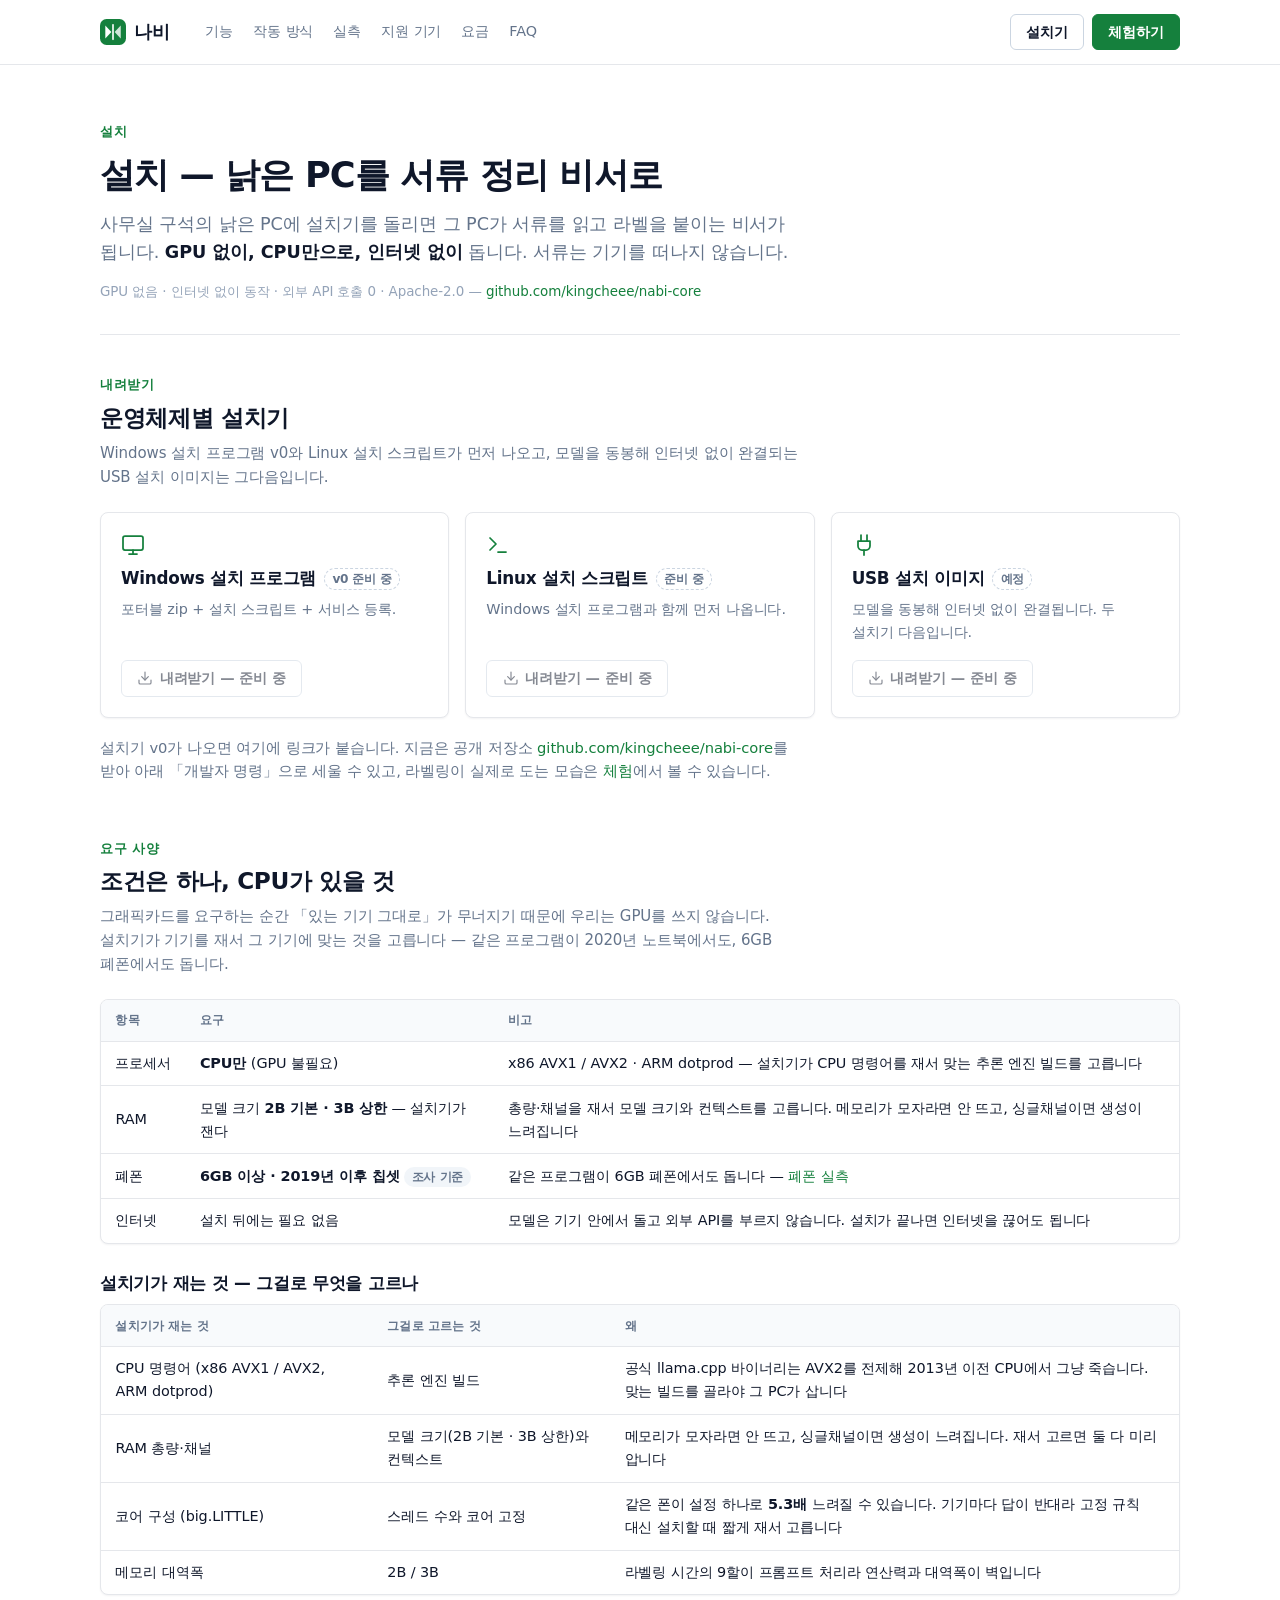
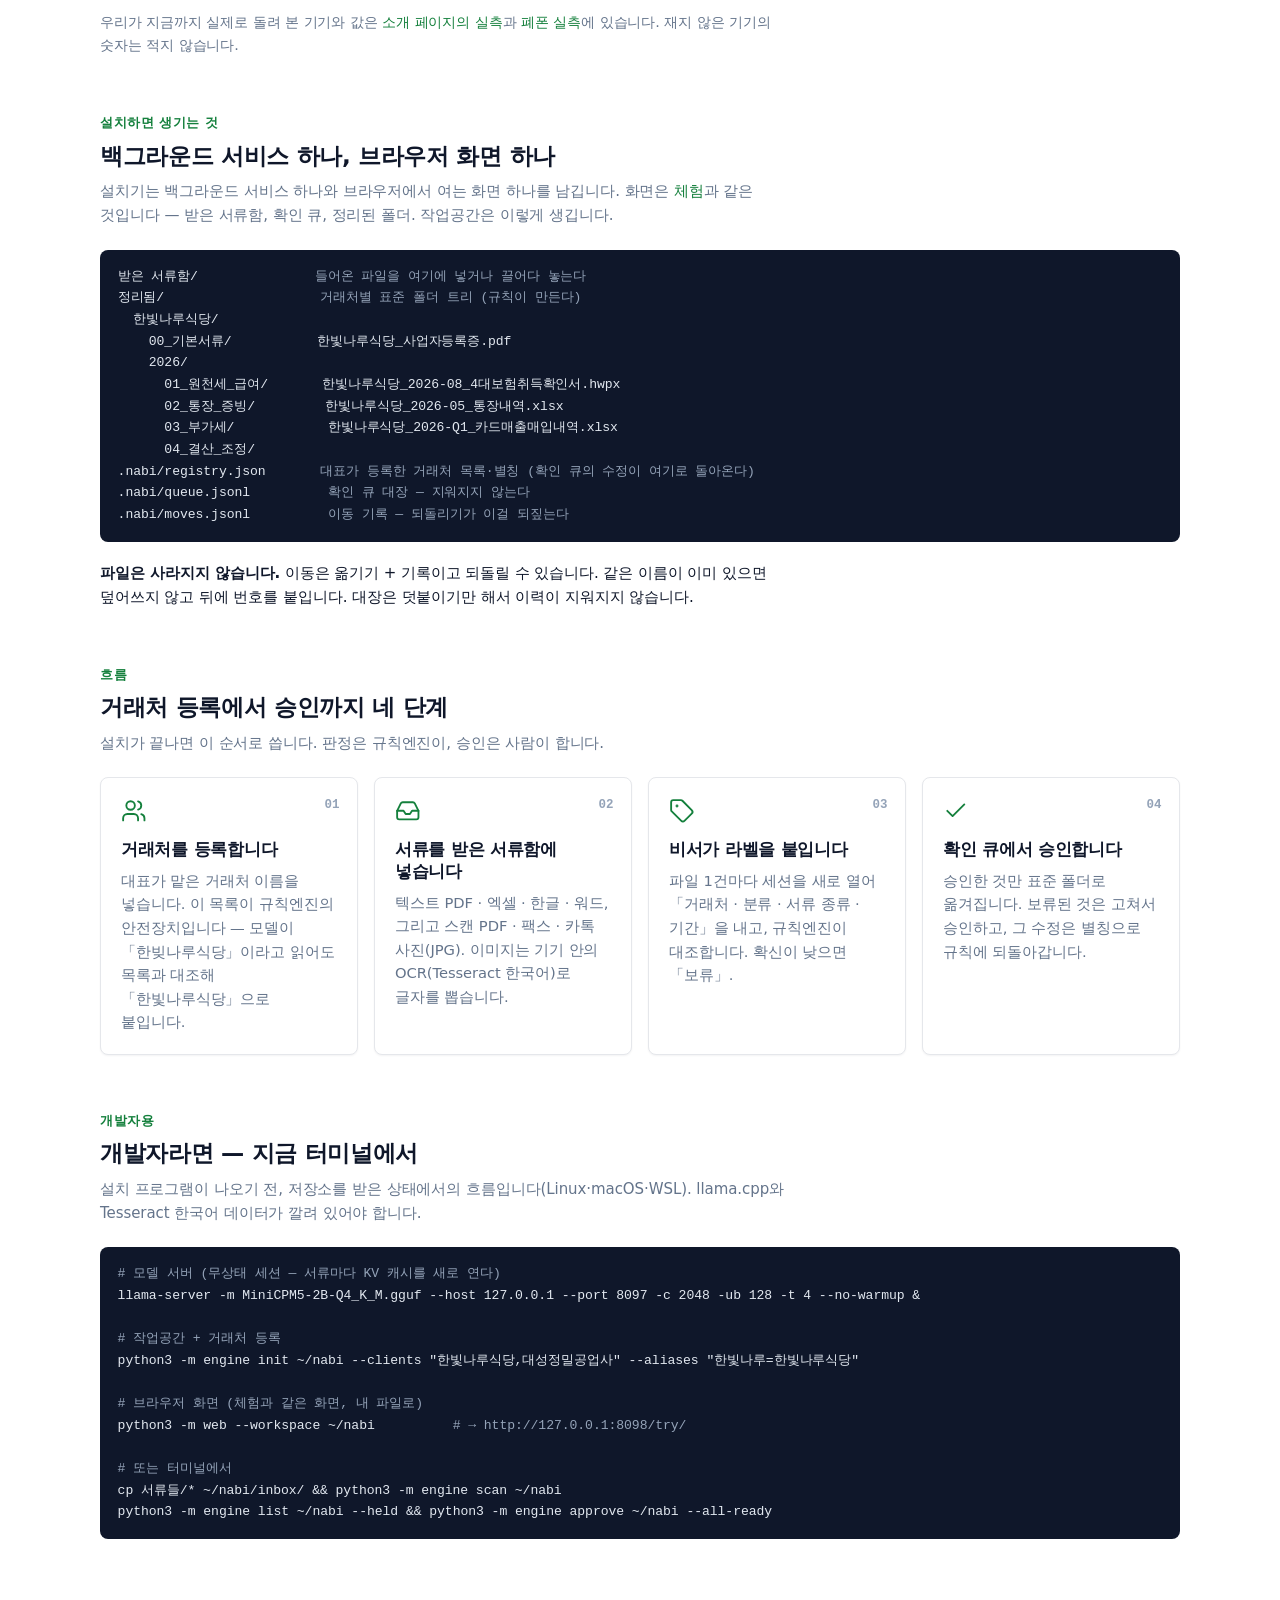
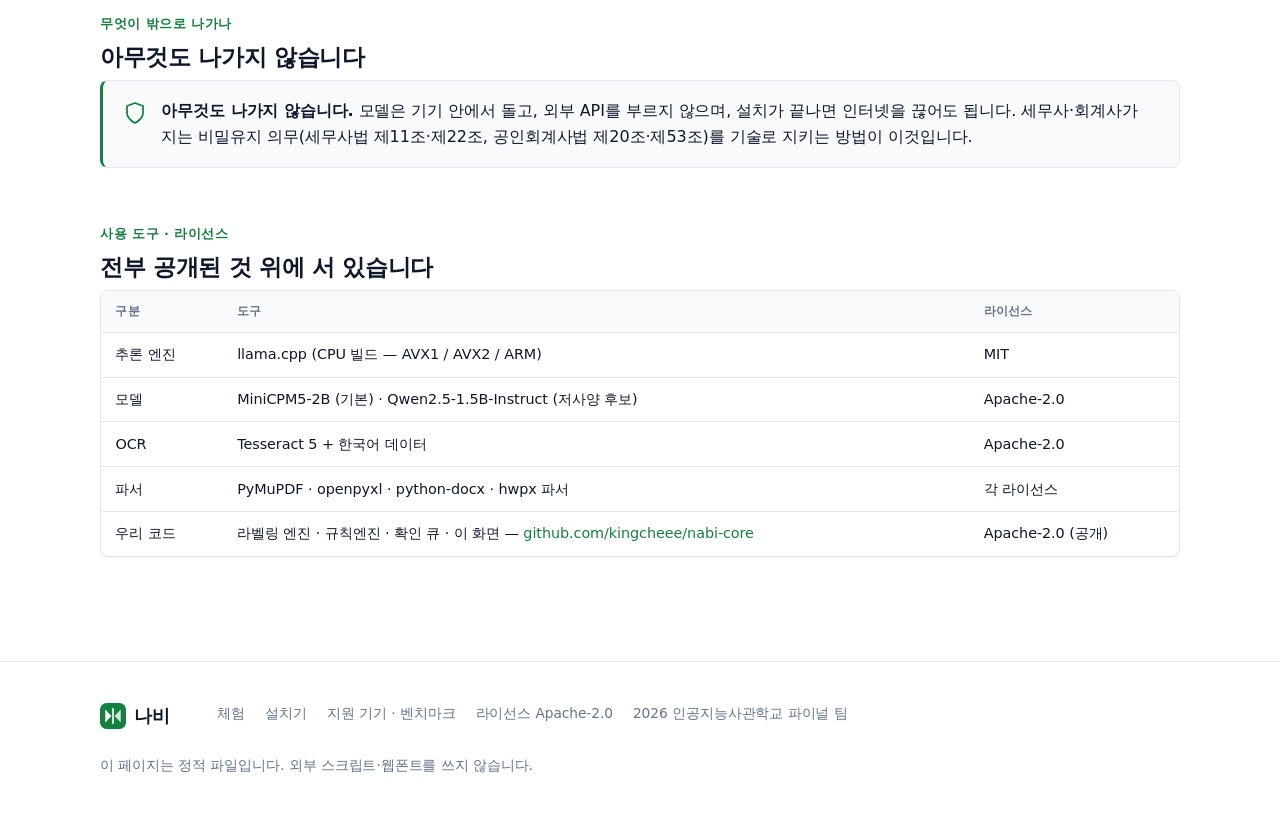
==== commit 8fcfd5e5: "pages: 9/15 정확도·시연 영상·저장소 링크 반영 (2026-09-16) Co-Authored-By: Claude Fable 5.1 <noreply@anthropic.com" ====
--- a/download/index.html
+++ b/download/index.html
@@ -83,7 +83,7 @@
     <h1>설치 — 낡은 PC를 서류 정리 비서로</h1>
     <p class="lede">사무실 구석의 낡은 PC에 설치기를 돌리면 그 PC가 서류를 읽고 라벨을 붙이는 비서가 됩니다.
     <b>GPU 없이, CPU만으로, 인터넷 없이</b> 돕니다. 서류는 기기를 떠나지 않습니다.</p>
-    <p class="fine">GPU 없음 · 인터넷 없이 동작 · 외부 API 호출 0 · Apache-2.0 (공개 준비 중)</p>
+    <p class="fine">GPU 없음 · 인터넷 없이 동작 · 외부 API 호출 0 · Apache-2.0 — <a href="https://github.com/kingcheee/nabi-core" rel="noopener">github.com/kingcheee/nabi-core</a></p>
   </div>
 
   <section class="section" id="downloads">
@@ -110,7 +110,7 @@
         <a class="btn btn-secondary" aria-disabled="true"><svg class="ico sm" aria-hidden="true"><use href="#i-download"/></svg>내려받기 — 준비 중</a>
       </div>
     </div>
-    <p class="dl-note">저장소(Apache-2.0) 공개와 함께 링크가 붙습니다. 지금 라벨링이 실제로 도는 모습은 <a href="../try/">체험</a>에서 볼 수 있습니다.</p>
+    <p class="dl-note">설치기 v0가 나오면 여기에 링크가 붙습니다. 지금은 공개 저장소 <a href="https://github.com/kingcheee/nabi-core" rel="noopener">github.com/kingcheee/nabi-core</a>를 받아 아래 「개발자 명령」으로 세울 수 있고, 라벨링이 실제로 도는 모습은 <a href="../try/">체험</a>에서 볼 수 있습니다.</p>
   </section>
 
   <section class="section" id="requirements">
@@ -234,7 +234,7 @@
           <tr><td>모델</td><td>MiniCPM5-2B (기본) · Qwen2.5-1.5B-Instruct (저사양 후보)</td><td>Apache-2.0</td></tr>
           <tr><td>OCR</td><td>Tesseract 5 + 한국어 데이터</td><td>Apache-2.0</td></tr>
           <tr><td>파서</td><td>PyMuPDF · openpyxl · python-docx · hwpx 파서</td><td>각 라이선스</td></tr>
-          <tr><td>우리 코드</td><td>설치기 · 라벨링 엔진 · 규칙엔진 · 확인 큐 · 이 화면</td><td>Apache-2.0 (공개 준비 중)</td></tr>
+          <tr><td>우리 코드</td><td>라벨링 엔진 · 규칙엔진 · 확인 큐 · 이 화면 — <a href="https://github.com/kingcheee/nabi-core" rel="noopener">github.com/kingcheee/nabi-core</a></td><td>Apache-2.0 (공개)</td></tr>
         </tbody>
       </table>
     </div>
